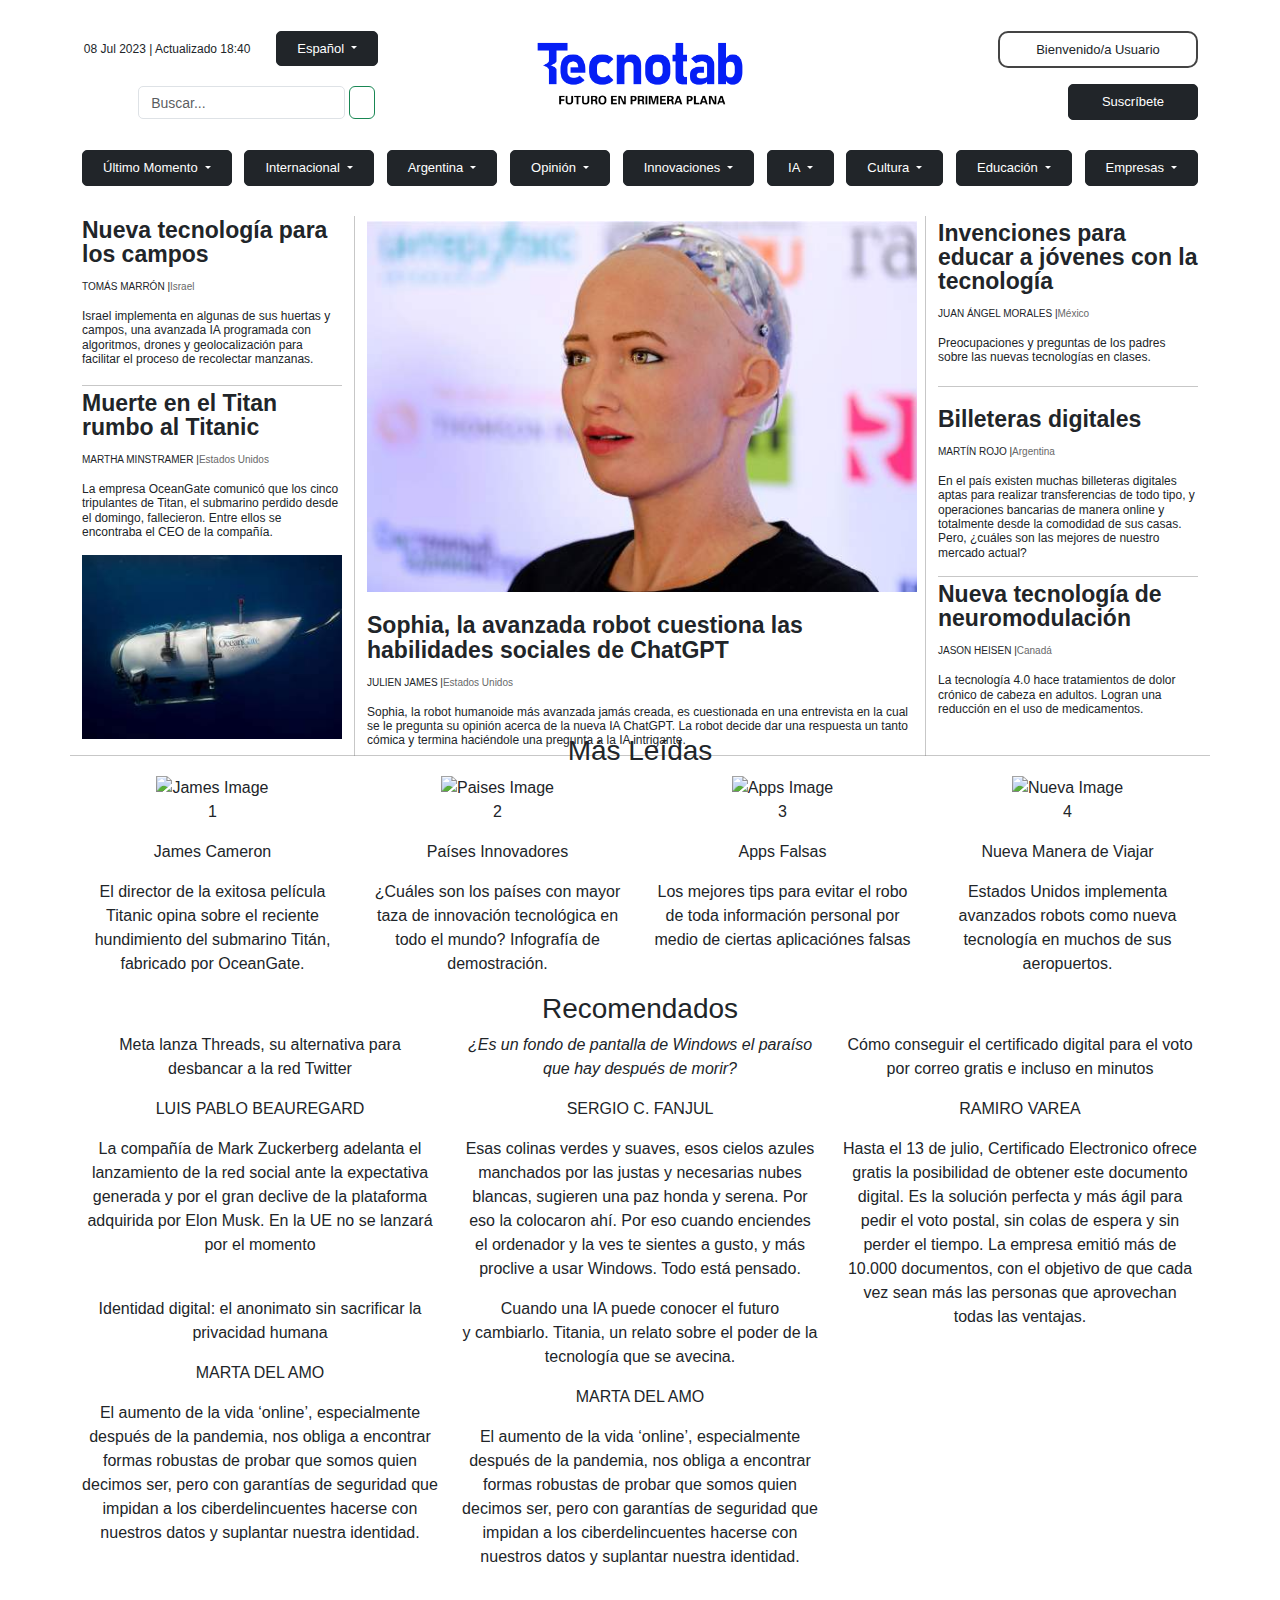
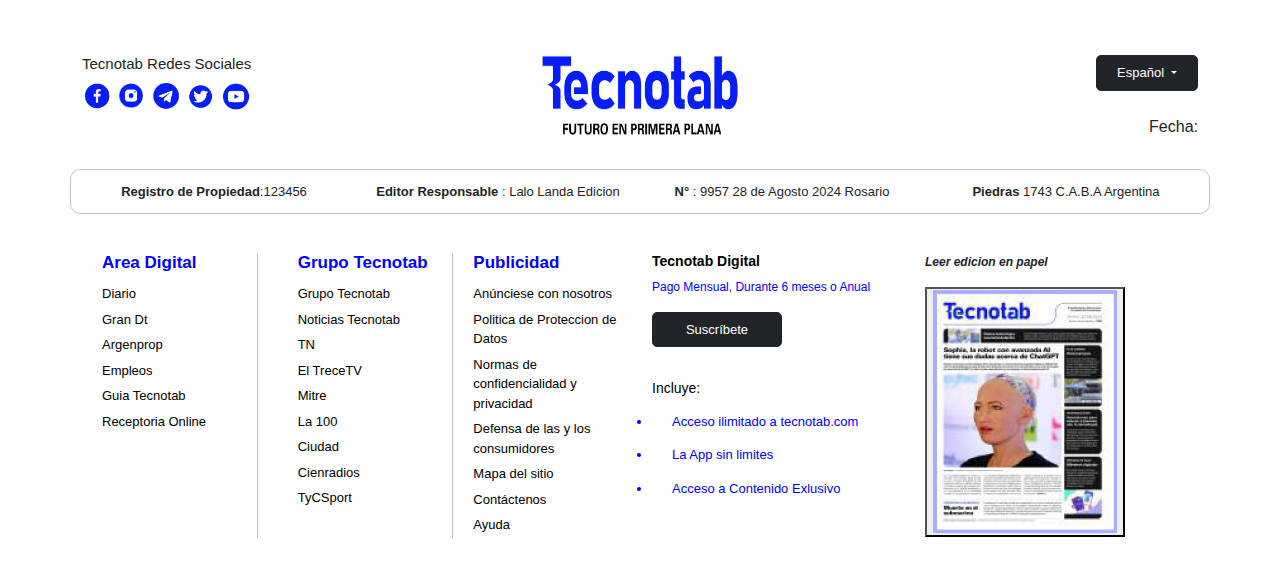
==== index.html @ 9f48aead "Acomodando parte dani - footer" ====
<!DOCTYPE html>
<html lang="es">
  <head>
    <meta charset="UTF-8" />
    <meta name="viewport" content="width=device-width, initial-scale=1.0" />
    <title>Tecnotab</title>
    <link
      href="https://cdn.jsdelivr.net/npm/bootstrap@5.3.3/dist/css/bootstrap.min.css"
      rel="stylesheet"
      integrity="sha384-QWTKZyjpPEjISv5WaRU9OFeRpok6YctnYmDr5pNlyT2bRjXh0JMhjY6hW+ALEwIH"
      crossorigin="anonymous"
    />
    <link rel="stylesheet" href="./assets/styles/styles.css" />
    <link rel="stylesheet" href="./assets/styles/milton.css" />
    <link rel="stylesheet" href="./assets/styles/dani.css" />

    <link
      rel="stylesheet"
      href="https://cdnjs.cloudflare.com/ajax/libs/font-awesome/6.6.0/css/all.min.css"
      integrity="sha512-Kc323vGBEqzTmouAECnVceyQqyqdsSiqLQISBL29aUW4U/M7pSPA/gEUZQqv1cwx4OnYxTxve5UMg5GT6L4JJg=="
      crossorigin="anonymous"
      referrerpolicy="no-referrer"
    />
  </head>
  <body>
    <header>
      <div class="container text-center">
        <div class="row contenedornav align-items-center">
          <div id="text-idioma" class="col coluno">
            <div id="text-drop" class="row">
              <div class="container-date col-8">
                <p class="text-date">08 Jul 2023 | Actualizado 18:40</p>
              </div>
              <div class="dropdown col-4">
                <button
                  id="boton-idioma"
                  class="btn btn-dark dropdown-toggle"
                  type="button"
                  data-bs-toggle="dropdown"
                  aria-expanded="false"
                >
                  <i class="fa-solid fa-language"></i> Español
                </button>
                <ul class="dropdown-menu dropdown-menu-dark">
                  <li><a class="dropdown-item active" href="#">Español</a></li>
                  <li><a class="dropdown-item" href="#">Inglés</a></li>
                  <li><a class="dropdown-item" href="#">Portugués</a></li>
                  <li><a class="dropdown-item" href="#">Francés</a></li>
                  <li><a class="dropdown-item" href="#">Italiano</a></li>
                </ul>
              </div>
            </div>
            <div id="container-search" class="row">
              <form class="d-flex" role="search">
                <input
                  id="input-search"
                  class="form-control me-1"
                  type="search"
                  placeholder="Buscar..."
                  aria-label="Search"
                />
                <button
                  id="button-search"
                  class="btn btn-outline-success"
                  type="submit"
                >
                  <i class="fa-solid fa-magnifying-glass"></i>
                </button>
              </form>
            </div>
          </div>
          <div class="col coldos">
            <img
              width="210"
              class="fotomarca"
              src="./assets/images/MARCA-DIARIO-05.png"
              alt="Tecnotab Logo"
            />
          </div>
          <div class="col coltres">
            <p class="bienvenida">Bienvenido/a Usuario</p>
            <a id="suscribete" class="btn btn-dark" href="#" role="button"
              ><i class="fa-solid fa-bell"></i> Suscríbete</a
            >
          </div>
        </div>
        <div id="barraSecciones">
          <div id="item-banner" class="dropdown">
            <button
              id="boton-idioma"
              class="btn btn-dark dropdown-toggle"
              type="button"
              data-bs-toggle="dropdown"
              aria-expanded="false"
            >
              Último Momento
            </button>
            <ul class="dropdown-menu dropdown-menu-dark">
              <li>
                <a class="dropdown-item active" href="#">Últimas Noticias</a>
              </li>
              <li><a class="dropdown-item" href="#">Lo más visto</a></li>
              <li><a class="dropdown-item" href="#">Actualidad</a></li>
              <li><a class="dropdown-item" href="#">Recomendado</a></li>
              <li><a class="dropdown-item" href="#">Multimedia</a></li>
              <li><a class="dropdown-item" href="#">Buscador</a></li>
              <li><a class="dropdown-item" href="#">Edición Impresa</a></li>
            </ul>
          </div>
          <div id="item-banner" class="dropdown">
            <button
              id="boton-idioma"
              class="btn btn-dark dropdown-toggle"
              type="button"
              data-bs-toggle="dropdown"
              aria-expanded="false"
            >
              Internacional
            </button>
            <ul class="dropdown-menu dropdown-menu-dark">
              <li>
                <a class="dropdown-item active" href="#">Últimas Noticias</a>
              </li>
              <li><a class="dropdown-item" href="#">Lo más visto</a></li>
              <li><a class="dropdown-item" href="#">Actualidad</a></li>
              <li><a class="dropdown-item" href="#">Recomendado</a></li>
              <li><a class="dropdown-item" href="#">Multimedia</a></li>
              <li><a class="dropdown-item" href="#">Buscador</a></li>
              <li><a class="dropdown-item" href="#">Edición Impresa</a></li>
            </ul>
          </div>
          <div id="item-banner" class="dropdown">
            <button
              id="boton-idioma"
              class="btn btn-dark dropdown-toggle"
              type="button"
              data-bs-toggle="dropdown"
              aria-expanded="false"
            >
              Argentina
            </button>
            <ul class="dropdown-menu dropdown-menu-dark">
              <li>
                <a class="dropdown-item active" href="#">Últimas Noticias</a>
              </li>
              <li><a class="dropdown-item" href="#">Lo más visto</a></li>
              <li><a class="dropdown-item" href="#">Actualidad</a></li>
              <li><a class="dropdown-item" href="#">Recomendado</a></li>
              <li><a class="dropdown-item" href="#">Multimedia</a></li>
              <li><a class="dropdown-item" href="#">Buscador</a></li>
              <li><a class="dropdown-item" href="#">Edición Impresa</a></li>
            </ul>
          </div>
          <div id="item-banner" class="dropdown">
            <button
              id="boton-idioma"
              class="btn btn-dark dropdown-toggle"
              type="button"
              data-bs-toggle="dropdown"
              aria-expanded="false"
            >
              Opinión
            </button>
            <ul class="dropdown-menu dropdown-menu-dark">
              <li>
                <a class="dropdown-item active" href="#">Últimas Noticias</a>
              </li>
              <li><a class="dropdown-item" href="#">Lo más visto</a></li>
              <li><a class="dropdown-item" href="#">Actualidad</a></li>
              <li><a class="dropdown-item" href="#">Recomendado</a></li>
              <li><a class="dropdown-item" href="#">Multimedia</a></li>
              <li><a class="dropdown-item" href="#">Buscador</a></li>
              <li><a class="dropdown-item" href="#">Edición Impresa</a></li>
            </ul>
          </div>
          <div id="item-banner" class="dropdown">
            <button
              id="boton-idioma"
              class="btn btn-dark dropdown-toggle"
              type="button"
              data-bs-toggle="dropdown"
              aria-expanded="false"
            >
              Innovaciones
            </button>
            <ul class="dropdown-menu dropdown-menu-dark">
              <li>
                <a class="dropdown-item active" href="#">Últimas Noticias</a>
              </li>
              <li><a class="dropdown-item" href="#">Lo más visto</a></li>
              <li><a class="dropdown-item" href="#">Actualidad</a></li>
              <li><a class="dropdown-item" href="#">Recomendado</a></li>
              <li><a class="dropdown-item" href="#">Multimedia</a></li>
              <li><a class="dropdown-item" href="#">Buscador</a></li>
              <li><a class="dropdown-item" href="#">Edición Impresa</a></li>
            </ul>
          </div>
          <div id="item-banner" class="dropdown">
            <button
              id="boton-idioma"
              class="btn btn-dark dropdown-toggle"
              type="button"
              data-bs-toggle="dropdown"
              aria-expanded="false"
            >
              IA
            </button>
            <ul class="dropdown-menu dropdown-menu-dark">
              <li>
                <a class="dropdown-item active" href="#">Últimas Noticias</a>
              </li>
              <li><a class="dropdown-item" href="#">Lo más visto</a></li>
              <li><a class="dropdown-item" href="#">Actualidad</a></li>
              <li><a class="dropdown-item" href="#">Recomendado</a></li>
              <li><a class="dropdown-item" href="#">Multimedia</a></li>
              <li><a class="dropdown-item" href="#">Buscador</a></li>
              <li><a class="dropdown-item" href="#">Edición Impresa</a></li>
            </ul>
          </div>
          <div id="item-banner" class="dropdown">
            <button
              id="boton-idioma"
              class="btn btn-dark dropdown-toggle"
              type="button"
              data-bs-toggle="dropdown"
              aria-expanded="false"
            >
              Cultura
            </button>
            <ul class="dropdown-menu dropdown-menu-dark">
              <li>
                <a class="dropdown-item active" href="#">Últimas Noticias</a>
              </li>
              <li><a class="dropdown-item" href="#">Lo más visto</a></li>
              <li><a class="dropdown-item" href="#">Actualidad</a></li>
              <li><a class="dropdown-item" href="#">Recomendado</a></li>
              <li><a class="dropdown-item" href="#">Multimedia</a></li>
              <li><a class="dropdown-item" href="#">Buscador</a></li>
              <li><a class="dropdown-item" href="#">Edición Impresa</a></li>
            </ul>
          </div>
          <div id="item-banner" class="dropdown">
            <button
              id="boton-idioma"
              class="btn btn-dark dropdown-toggle"
              type="button"
              data-bs-toggle="dropdown"
              aria-expanded="false"
            >
              Educación
            </button>
            <ul class="dropdown-menu dropdown-menu-dark">
              <li>
                <a class="dropdown-item active" href="#">Últimas Noticias</a>
              </li>
              <li><a class="dropdown-item" href="#">Lo más visto</a></li>
              <li><a class="dropdown-item" href="#">Actualidad</a></li>
              <li><a class="dropdown-item" href="#">Recomendado</a></li>
              <li><a class="dropdown-item" href="#">Multimedia</a></li>
              <li><a class="dropdown-item" href="#">Buscador</a></li>
              <li><a class="dropdown-item" href="#">Edición Impresa</a></li>
            </ul>
          </div>
          <div id="item-banner" class="dropdown">
            <button
              id="boton-idioma"
              class="btn btn-dark dropdown-toggle"
              type="button"
              data-bs-toggle="dropdown"
              aria-expanded="false"
            >
              Empresas
            </button>
            <ul class="dropdown-menu dropdown-menu-dark">
              <li>
                <a class="dropdown-item active" href="#">Últimas Noticias</a>
              </li>
              <li><a class="dropdown-item" href="#">Lo más visto</a></li>
              <li><a class="dropdown-item" href="#">Actualidad</a></li>
              <li><a class="dropdown-item" href="#">Recomendado</a></li>
              <li><a class="dropdown-item" href="#">Multimedia</a></li>
              <li><a class="dropdown-item" href="#">Buscador</a></li>
              <li><a class="dropdown-item" href="#">Edición Impresa</a></li>
            </ul>
          </div>
        </div>
      </div>
    </header>
    <main>
      <section id="cajamain">
        <div class="container text-center">
          <div class="row row-cols-4" id="seccion-principales">
            <!-- Columna izquierda -->
            <div class="col-3" id="columna-1">
              <div class="fila">
                <h2>Nueva tecnología para los campos</h2>
                <div class="nombre-pais">
                  <p class="nombreEscritor">TOMÁS MARRÓN |</p>
                  <p class="paisEscritor">Israel</p>
                </div>
                <p class="textocorrido">
                  Israel implementa en algunas de sus huertas y campos, una
                  avanzada IA programada con algoritmos, drones y
                  geolocalización para facilitar el proceso de recolectar
                  manzanas.
                </p>
              </div>
              <div class="filaDos">
                <h2>Muerte en el Titan rumbo al Titanic</h2>
                <div class="nombre-pais">
                  <p class="nombreEscritor">MARTHA MINSTRAMER |</p>
                  <p class="paisEscritor">Estados Unidos</p>
                </div>
                <p class="textocorrido">
                  La empresa OceanGate comunicó que los cinco tripulantes de
                  Titan, el submarino perdido desde el domingo, fallecieron.
                  Entre ellos se encontraba el CEO de la compañía.
                </p>
                <img
                  width="260"
                  class="submarino-imagen"
                  src="./assets/images/submarino.png"
                  alt="Submarino"
                />
              </div>
            </div>
            <!-- Columna central -->
            <div class="col-6">
              <div class="filadoscentro">
                <img
                  width="550"
                  class="imagensophia"
                  src="./assets/images/sophia robot.png"
                  alt="Sophia Robot"
                />
                <h2 class="titulo-principal">
                  Sophia, la avanzada robot cuestiona las habilidades sociales
                  de ChatGPT
                </h2>
                <div class="nombre-pais">
                  <p class="nombreEscritor">JULIEN JAMES |</p>
                  <p class="paisEscritor">Estados Unidos</p>
                </div>
                <p class="textocorrido">
                  Sophia, la robot humanoide más avanzada jamás creada, es
                  cuestionada en una entrevista en la cual se le pregunta su
                  opinión acerca de la nueva IA ChatGPT. La robot decide dar una
                  respuesta un tanto cómica y termina haciéndole una pregunta a
                  la IA intrigante.
                </p>
              </div>
            </div>
            <!-- Columna derecha -->
            <div class="col-3" id="columna-3">
              <div class="columna-3-filaUno">
                <h2>Invenciones para educar a jóvenes con la tecnología</h2>
                <div class="nombre-pais">
                  <p class="nombreEscritor">JUAN ÁNGEL MORALES |</p>
                  <p class="paisEscritor">México</p>
                </div>
                <p class="textocorrido">
                  Preocupaciones y preguntas de los padres sobre las nuevas
                  tecnologías en clases.
                </p>
              </div>
              <div class="columna-3-filaDos">
                <h2>Billeteras digitales</h2>
                <div class="nombre-pais">
                  <p class="nombreEscritor">MARTÍN ROJO |</p>
                  <p class="paisEscritor">Argentina</p>
                </div>
                <p class="textocorrido">
                  En el país existen muchas billeteras digitales aptas para
                  realizar transferencias de todo tipo, y operaciones bancarias
                  de manera online y totalmente desde la comodidad de sus casas.
                  Pero, ¿cuáles son las mejores de nuestro mercado actual?
                </p>
              </div>
              <div class="columna-3-filaTres">
                <h2>Nueva tecnología de neuromodulación</h2>
                <div class="nombre-pais">
                  <p class="nombreEscritor">JASON HEISEN |</p>
                  <p class="paisEscritor">Canadá</p>
                </div>
                <p class="textocorrido">
                  La tecnología 4.0 hace tratamientos de dolor crónico de cabeza
                  en adultos. Logran una reducción en el uso de medicamentos.
                </p>
              </div>
            </div>
          </div>
        </div>
      </section>
      <section id="section2">
        <div class="container text-center mt-5">
          <div class="row recomendadas-container">
            <div class="col subrecomendadas-container">
              <h3 id="recomendadas" class="h3-text">
                <i class="fa-solid fa-book-open"></i> Más Leídas
              </h3>
            </div>
          </div>
          <div class="row grid1-container">
            <div class="grid1-subcontainer col">
              <div class="row">
                <div class="james col">
                  <div class="james-subcontainer">
                    <div class="james-img">
                      <div class="james-sub-img">
                        <img
                          src="./assets/images/foto-sophia-06.jpg"
                          alt="James Image"
                          class="james-img-container"
                        />
                      </div>
                      <p class="number">1</p>
                    </div>
                    <div class="james-tittle-container">
                      <div class="james-subtittle-container">
                        <p class="james-tittle-text">James Cameron</p>
                      </div>
                    </div>
                    <div class="james-description-container">
                      <div class="james-subdescription-container">
                        <p class="james-description">
                          El director de la exitosa película Titanic opina sobre
                          el reciente hundimiento del submarino Titán, fabricado
                          por OceanGate.
                        </p>
                      </div>
                    </div>
                  </div>
                </div>
                <div class="paises col">
                  <div class="paises-subcontainer">
                    <div class="paises-img">
                      <div class="paises-sub-img">
                        <img
                          src="./assets/images/foto-sophia-06.jpg"
                          alt="Paises Image"
                          class="paises-img-container"
                        />
                      </div>
                      <p class="number">2</p>
                    </div>
                    <div class="paises-tittle-container">
                      <div class="paises-subtittle-container">
                        <p class="paises-tittle-text">Países Innovadores</p>
                      </div>
                    </div>
                    <div class="paises-description-container">
                      <div class="paises-subdescription-container">
                        <p class="paises-description">
                          ¿Cuáles son los países con mayor taza de innovación
                          tecnológica en todo el mundo? Infografía de
                          demostración.
                        </p>
                      </div>
                    </div>
                  </div>
                </div>
                <div class="apps col">
                  <div class="apps-subcontainer">
                    <div class="apps-img">
                      <div class="apps-sub-img">
                        <img
                          src="./assets/images/foto-sophia-06.jpg"
                          alt="Apps Image"
                          class="apps-img-container"
                        />
                      </div>
                      <p class="number">3</p>
                    </div>
                    <div class="apps-tittle-container">
                      <div class="apps-subtittle-container">
                        <p class="apps-tittle-text">Apps Falsas</p>
                      </div>
                    </div>
                    <div class="apps-description-container">
                      <div class="apps-subdescription-container">
                        <p class="apps-description">
                          Los mejores tips para evitar el robo de toda
                          información personal por medio de ciertas aplicaciónes
                          falsas
                        </p>
                      </div>
                    </div>
                  </div>
                </div>
                <div class="nueva col">
                  <div class="nueva-subcontainer">
                    <div class="nueva-img">
                      <div class="nueva-sub-img">
                        <img
                          src="./assets/images/foto-sophia-06.jpg"
                          alt="Nueva Image"
                          class="nueva-img-container"
                        />
                      </div>
                      <p class="number">4</p>
                    </div>
                    <div class="nueva-tittle-container">
                      <div class="nueva-subtittle-container">
                        <p class="nueva-tittle-text">Nueva Manera de Viajar</p>
                      </div>
                    </div>
                    <div class="nueva-description-container">
                      <div class="nueva-subdescription-container">
                        <p class="nueva-description">
                          Estados Unidos implementa avanzados robots como nueva
                          tecnología en muchos de sus aeropuertos.
                        </p>
                      </div>
                    </div>
                  </div>
                </div>
              </div>
            </div>
          </div>
        </div>
        <div class="container text-center">
          <div class="row recomendadas-container">
            <div class="col subrecomendadas-container">
              <h3 id="recomendadas" class="h3-text">
                <i class="fa-regular fa-thumbs-up"></i> Recomendados
              </h3>
            </div>
          </div>
          <div class="row grid2-container">
            <div class="col">
              <div class="row">
                <div class="meta col">
                  <div class="sub-meta">
                    <div class="meta-title-container">
                      <div class="meta-title-subcontainer">
                        <p class="meta-title">
                          Meta lanza Threads, su alternativa para desbancar a la
                          red Twitter
                        </p>
                      </div>
                    </div>
                    <div class="meta-subtitle-container">
                      <p class="meta-subtitle">LUIS PABLO BEAUREGARD</p>
                    </div>
                    <div class="meta-description-container">
                      <div class="meta-description-subcontainer">
                        <p class="meta-description">
                          La compañía de Mark Zuckerberg adelanta el lanzamiento
                          de la red social ante la expectativa generada y por el
                          gran declive de la plataforma adquirida por Elon Musk.
                          En la UE no se lanzará por el momento
                        </p>
                      </div>
                    </div>
                  </div>
                </div>
                <div class="fondo col">
                  <div class="sub-fondo">
                    <div class="fondo-title-container">
                      <div class="fondo-title-subcontainer">
                        <p class="fondo-title fst-italic">
                          ¿Es un fondo de pantalla de Windows el paraíso que hay
                          después de morir?
                        </p>
                      </div>
                    </div>
                    <div class="fondo-subtitle-container">
                      <p class="fondo-subtitle">SERGIO C. FANJUL</p>
                    </div>
                    <div class="fondo-description-container">
                      <div class="fondo-description-subcontainer">
                        <p class="fondo-description">
                          Esas colinas verdes y suaves, esos cielos azules
                          manchados por las justas y necesarias nubes blancas,
                          sugieren una paz honda y serena. Por eso la colocaron
                          ahí. Por eso cuando enciendes el ordenador y la ves te
                          sientes a gusto, y más proclive a usar Windows. Todo
                          está pensado.
                        </p>
                      </div>
                    </div>
                  </div>
                </div>
              </div>
              <div class="row">
                <div class="indentidad col">
                  <div class="sub-indentidad">
                    <div class="indentidad-title-container">
                      <div class="indentidad-title-subcontainer">
                        <p class="indentidad-title">
                          Identidad digital: el anonimato sin sacrificar la
                          privacidad humana
                        </p>
                      </div>
                    </div>
                    <div class="indentidad-subtitle-container">
                      <p class="indentidad-subtitle">MARTA DEL AMO</p>
                    </div>
                    <div class="indentidad-description-container">
                      <div class="indentidad-description-subcontainer">
                        <p class="indentidad-description">
                          El aumento de la vida ‘online’, especialmente después
                          de la pandemia, nos obliga a encontrar formas robustas
                          de probar que somos quien decimos ser, pero con
                          garantías de seguridad que impidan a los
                          ciberdelincuentes hacerse con nuestros datos y
                          suplantar nuestra identidad.
                        </p>
                      </div>
                    </div>
                  </div>
                </div>
                <div class="cuando col">
                  <div class="sub-cuando">
                    <div class="cuando-title-container">
                      <div class="cuando-title-subcontainer">
                        <p class="cuando-title">
                          Cuando una IA puede conocer el futuro <br />y
                          cambiarlo. Titania, un relato sobre el poder de la
                          tecnología que se avecina.
                        </p>
                      </div>
                    </div>
                    <div class="cuando-subtitle-container">
                      <p class="cuando-subtitle">MARTA DEL AMO</p>
                    </div>
                    <div class="cuando-description-container">
                      <div class="cuando-description-subcontainer">
                        <p class="cuando-description">
                          El aumento de la vida ‘online’, especialmente después
                          de la pandemia, nos obliga a encontrar formas robustas
                          de probar que somos quien decimos ser, pero con
                          garantías de seguridad que impidan a los
                          ciberdelincuentes hacerse con nuestros datos y
                          suplantar nuestra identidad.
                        </p>
                      </div>
                    </div>
                  </div>
                </div>
              </div>
            </div>
            <div class="bloque-vertical col-4">
              <div class="como col">
                <div class="sub-como">
                  <div class="como-title-container">
                    <div class="como-title-subcontainer">
                      <p class="como-title">
                        Cómo conseguir el certificado digital para el voto por
                        correo gratis e incluso en minutos
                      </p>
                    </div>
                  </div>
                  <div class="como-subtitle-container">
                    <p class="como-subtitle">RAMIRO VAREA</p>
                  </div>
                  <div class="como-description-container">
                    <div class="como-description-subcontainer">
                      <p class="como-description">
                        Hasta el 13 de julio, Certificado Electronico ofrece
                        gratis la posibilidad de obtener este documento digital.
                        Es la solución perfecta y más ágil para pedir el voto
                        postal, sin colas de espera y sin perder el tiempo. La
                        empresa emitió más de 10.000 documentos, con el objetivo
                        de que cada vez sean más las personas que aprovechan
                        todas las ventajas.
                      </p>
                    </div>
                  </div>
                  <div class="como-img-container">
                    <div class="como-img-subcontainer">
                      <img
                        class="img-como"
                        src="./assets/images/foto-sophia-06.jpg"
                        alt=""
                      />
                    </div>
                  </div>
                </div>
              </div>
            </div>
          </div>
        </div>
      </section>
    </main>
    <footer>
      <div class="container mb-5">
        <div class="row" id="Superior">
          <div class="col">
            <h3 class="tecnotab-redes">Tecnotab Redes Sociales</h3>
            <img width="30" src="./assets/images/logo Face.png" />
            <img width="30" src="./assets/images/logo Insta.png" />
            <img width="30" src="./assets/images/logo tel.png" />
            <img width="30" src="./assets/images/logo Tuit.png" />
            <img width="30" src="./assets/images/logo you.png" />
          </div>
          <div class="col" id="marca">
            <img width="200" src="./assets/images/MARCA-DIARIO-05.png" />
          </div>
          <div class="col text-end" id="container-espanol">
            <div class="dropdown col-4">
              <button
                id="boton-idioma"
                class="btn btn-dark dropdown-toggle"
                type="button"
                data-bs-toggle="dropdown"
                aria-expanded="false"
              >
                <i class="fa-solid fa-language"></i> Español
              </button>
              <ul class="dropdown-menu dropdown-menu-dark">
                <li><a class="dropdown-item active" href="#">Español</a></li>
                <li><a class="dropdown-item" href="#">Inglés</a></li>
                <li><a class="dropdown-item" href="#">Portugués</a></li>
                <li><a class="dropdown-item" href="#">Francés</a></li>
                <li><a class="dropdown-item" href="#">Italiano</a></li>
              </ul>
            </div>
            <br />
            Fecha:
          </div>
        </div>
        <div class="row">
          <div class="col-12 text-center" id="editor">
            <div class="col-12" id="edit">
              <div class="col">
                <p class="registro">
                  <strong>Registro de Propiedad</strong>:123456
                </p>
              </div>
              <div class="col">
                <p class="editor-responsable">
                  <strong>Editor Responsable</strong> : Lalo Landa Edicion
                </p>
              </div>
              <div class="col">
                <p class="numero">
                  <strong> N° </strong> : 9957 28 de Agosto 2024 Rosario
                </p>
              </div>
              <div class="col">
                <p class="piedras">
                  <strong> Piedras </strong> 1743 C.A.B.A Argentina
                </p>
              </div>
            </div>
          </div>
        </div>
        <div class="row mt-4">
          <div class="col-6">
            <div class="col" id="area">
              <h5 class="area-digital"><strong>Area Digital</strong></h5>
              <a href="https://www.google.com.ar">Diario</a>
              <a href="https://www.google.com.ar">Gran Dt</a>
              <a href="https://www.google.com.ar">Argenprop</a>
              <a href="https://www.google.com.ar">Empleos</a>
              <a href="https://www.google.com.ar">Guia Tecnotab</a>
              <a href="https://www.google.com.ar">Receptoria Online</a>
            </div>

            <div class="col" id="Grupo">
              <h5 class="grupo-tecno"><strong>Grupo Tecnotab</strong></h5>
              <a href="https://www.google.com.ar">Grupo Tecnotab</a>
              <a href="https://www.google.com.ar">Noticias Tecnotab</a>
              <a href="https://www.google.com.ar">TN</a>
              <a href="https://www.google.com.ar">El TreceTV</a>
              <a href="https://www.google.com.ar">Mitre</a>
              <a href="https://www.google.com.ar">La 100</a>
              <a href="https://www.google.com.ar">Ciudad</a>
              <a href="https://www.google.com.ar">Cienradios</a>
              <a href="https://www.google.com.ar">TyCSport</a>
            </div>

            <div class="col" id="Publicidad">
              <h5 class="publicidad"><strong>Publicidad</strong></h5>
              <a href="http.www.google.com.ar">Anúnciese con nosotros</a>
              <a href="http.www.google.com.ar"
                >Politica de Proteccion de Datos</a
              >
              <a href="http.www.google.com.ar"
                >Normas de confidencialidad y privacidad</a
              >
              <a href="http.www.google.com.ar"
                >Defensa de las y los consumidores</a
              >
              <a href="http.www.google.com.ar">Mapa del sitio</a>
              <a href="http.www.google.com.ar">Contáctenos</a>
              <a href="http.www.google.com.ar">Ayuda</a>
            </div>
          </div>

          <div class="col-6" id="dos">
            <div class="col-6" id="pub">
              <div>
                <h6 class="h6-tecnotab"><strong>Tecnotab Digital</strong></h6>

                <p class="pago-mensual">
                  Pago Mensual, Durante 6 meses o Anual
                </p>
                <a id="suscribete" class="btn btn-dark" href="#" role="button"
                  ><i class="fa-solid fa-bell"></i> Suscríbete</a
                >
              </div>

              <div>
                <h6 class="h6-tecnotab">Incluye:</h6>
                <li>Acceso ilimitado a tecnotab.com</li>
                <li>La App sin limites</li>
                <li>Acceso a Contenido Exlusivo</li>
              </div>
            </div>

            <div class="col-6" id="mini">
              <p class="leer-edicion"><strong>Leer edicion en papel</strong></p>
              <button type="button" id="minibutt">
                <img id="marcamini" src="./assets/images/MiniDiario.png" />
              </button>
            </div>
          </div>
        </div>
      </div>
    </footer>
    <script
      src="https://cdn.jsdelivr.net/npm/bootstrap@5.3.3/dist/js/bootstrap.bundle.min.js"
      integrity="sha384-YvpcrYf0tY3lHB60NNkmXc5s9fDVZLESaAA55NDzOxhy9GkcIdslK1eN7N6jIeHz"
      crossorigin="anonymous"
    ></script>
  </body>
</html>
---- assets/styles/styles.css ----
.contenedornav {
  border: 0px solid red;
  height: 150px;
}
.coluno {
  border: 0px solid blue;
  margin-right: 5px;
}
.coldos {
  border: 0px solid blue;
  margin-right: 5px;
  margin-left: 5px;
}
.coltres {
  display: flex;
  justify-content: center;
  flex-direction: column;
  align-items: end;
  border: 0px solid blue;
  margin-left: 5px;
}
#inputbuscador {
  width: 120px;
  height: 30px;
  margin-left: 5px;
}
#lupa {
  color: solid #000000;
  height: 25px;
}
.lupaboton {
  border: none;
}
#suscribete {
  border-radius: 5px;
  font-size: 13px;
  padding: 7px 25px;
  width: 130px;
}
.bienvenida {
  width: 200px;
  font-size: 13px;
  border: 2px solid rgb(68, 68, 68);
  padding: 7px 17px 7px 17px;
  border-radius: 10px;
}
#menu {
  width: 10px;
  font-size: 31px;
  margin-right: 20px;
}
#cajamain {
  height: 500px;
}
.fila {
  display: flex;
  justify-content: center;
  flex-direction: column;
  height: 170px;
  content: "";
  border-bottom: 1px solid rgba(128, 128, 128, 0.438);
}
.filaDos {
  height: 410px;
  margin: 5px 0px 10px 0px;
  padding-top: 0px;
}

.columna-3-filaUno {
  margin: 5px 0px 20px 0px;
  padding-bottom: 5px;
  content: "";
  top: 1;
  right: 0;
  border-bottom: 1px solid rgba(128, 128, 128, 0.438);
  box-sizing: border-box;
}
.-filaDos {
  border: 0px solid blue;
  margin: 5px 0px 10px 0px;
  padding-bottom: 5px;
  content: "";
  top: 1;
  right: 0;
  border-bottom: 1px solid rgba(128, 128, 128, 0.438);
  box-sizing: border-box;
}
.columna-3-filaTres {
  border: 0px solid blue;
  margin: 5px 0px 0px 0px;
  padding-bottom: 5px;
}
.filadoscentro {
  margin: 5px 0px 10px 0px;
}
.divsubmarino {
  background: url(../images/submarino-07.jpg);
  background-size: cover;
  background-position: center;
}
h2 {
  font-family: "Univers LT Std", sans-serif, bold;
  font-weight: 800;
  line-height: 1.05;
  text-align: left;
  font-size: 23px;
  margin-bottom: 15px;
}
.textocorrido {
  font-family: "Univers LT Std", sans-serif;
  font-size: 12px;
  text-align: left;
  line-height: 1.2;
  font-weight: 500;
}
.nombreEscritor {
  font-family: "Univers LT Std", sans-serif;
  font-size: 10px;
  text-align: left;
  line-height: 1.2;
}
.paisEscritor {
  font-family: "Univers LT Std", sans-serif;
  font-size: 10px;
  text-align: left;
  line-height: 1.2;
  color: #696969;
}
#barraSecciones {
  display: flex;
  justify-content: space-between;
  align-items: center;
}
.secciones {
  margin: 20px;
  font-family: "Univers LT Std", sans-serif;
  font-size: 13px;
}
.nombre-pais {
  display: flex;
}
.titulo-principal {
  margin-top: 21px;
}
.titulo-noticia-6 {
  margin-top: 19px;
}
#columna-3 {
  content: "";
  top: 1;
  right: 0;
  height: 540px;
  border-left: 1px solid rgba(128, 128, 128, 0.438);
  box-sizing: border-box;
}
#columna-1 {
  content: "";
  top: 1;
  right: 0;
  height: 540px;
  border-right: 1px solid rgba(128, 128, 128, 0.438);
  box-sizing: border-box;
}
#seccion-principales {
  padding-top: 30px;
  content: "";
  top: 1;
  right: 0;
  height: 570px;
  border-bottom: 1px solid rgba(128, 128, 128, 0.438);
  box-sizing: border-box;
}
/*-------------------------------------------------------------*/
#boton-idioma,
li {
  border-radius: 5px;
  font-size: 13px;
  padding: 7px 20px;
}
#item-banner {
  padding: 0;
}
#text-idioma {
  display: flex;
  flex-direction: column;
  justify-content: center;
  align-items: center;
}
.container-date {
  display: flex;
  flex-direction: column;
  justify-content: center;
  font-size: 12px;
}
.text-date {
  margin: 0;
}
#text-drop {
  margin-right: 70px;
  margin-bottom: 20px;
}
.form-control {
  font-size: 14px;
}
#input-search {
  height: 33px;
  border-radius: 5px;
}
#button-search {
  font-size: 14px;
  height: 33px;
}
.columna-3-filaDos {
  border-bottom: 1px solid rgba(128, 128, 128, 0.438);
}
---- assets/styles/dani.css ----
* {
  font-family: "Univers LT Std", sans-serif, bold;
}
#editor {
  display: flex;
  border: 1px solid rgba(128, 128, 128, 0.459);
  border-radius: 10px;
  justify-content: center;
  padding: 1px;
  margin: auto;
  text-align: center;
  height: 45px;
}

#edit {
  display: flex;
  justify-content: center;
  align-items: center;
}
.col-6 {
  display: flex;
}

.cold-4 {
  display: grid;
}

#dos {
  display: flex;
}

#mini {
  margin-top: 15px;
  display: grid;
}

#pub {
  margin-top: 15px;
  display: grid;
  color: blue;
}
#Grupo,
#area {
  border-right: 1px solid rgba(128, 128, 128, 0.459);
  margin-right: 20px;
  margin-left: 20px;
  justify-content: space-between;
}

#area a {
  display: grid;
  text-decoration: none;
  color: black;
}

#Grupo a {
  display: grid;
  text-decoration: none;
  color: black;
}

#Publicidad a {
  display: grid;
  text-decoration: none;
  color: black;
  justify-content: space-between;
}

#area a:hover {
  color: blue;
  text-decoration: underline;
}

#Grupo a:hover {
  color: blue;
  text-decoration: underline;
}

#Publicidad a:hover {
  color: blue;
  text-decoration: underline;
}
h6 {
  color: black;
}
#area,
#Grupo,
#Publicidad h5 {
  margin-top: 15px;
  color: blue;
}

.pie {
  margin-top: 50px;
  text-align: center;
}

#marcamini {
  width: 100%;
  height: 100%;
}

#minibutt {
  margin-bottom: auto;
  /* margin: auto;*/
  display: inline-block;
  height: 250px;
  width: 200px;
  text-align: left;
}

#contact {
  width: 15%;
  height: 15%;
  display: flex;
}

#Superior {
  margin-top: 70px;
  margin-bottom: 30px;
}
#marca {
  display: flex;
  justify-content: center;
}
.tecnotab-redes {
  font-size: 15px;
}
.piedras,
.numero,
.editor-responsable,
.registro {
  font-size: 13px;
  margin: 0;
  padding: 0;
}
.publicidad,
.grupo-tecno,
.area-digital {
  font-size: 17px;
}
a {
  font-size: 13px;
  padding: 3px 0px;
}
.h6-tecnotab {
  font-size: 14px;
}
.pago-mensual {
  font-size: 12px;
}
.leer-edicion {
  font-size: 12px;
  font-style: oblique;
}
#container-espanol {
  display: flex;
  justify-content: center;
  flex-direction: column;
  align-items: flex-end;
}
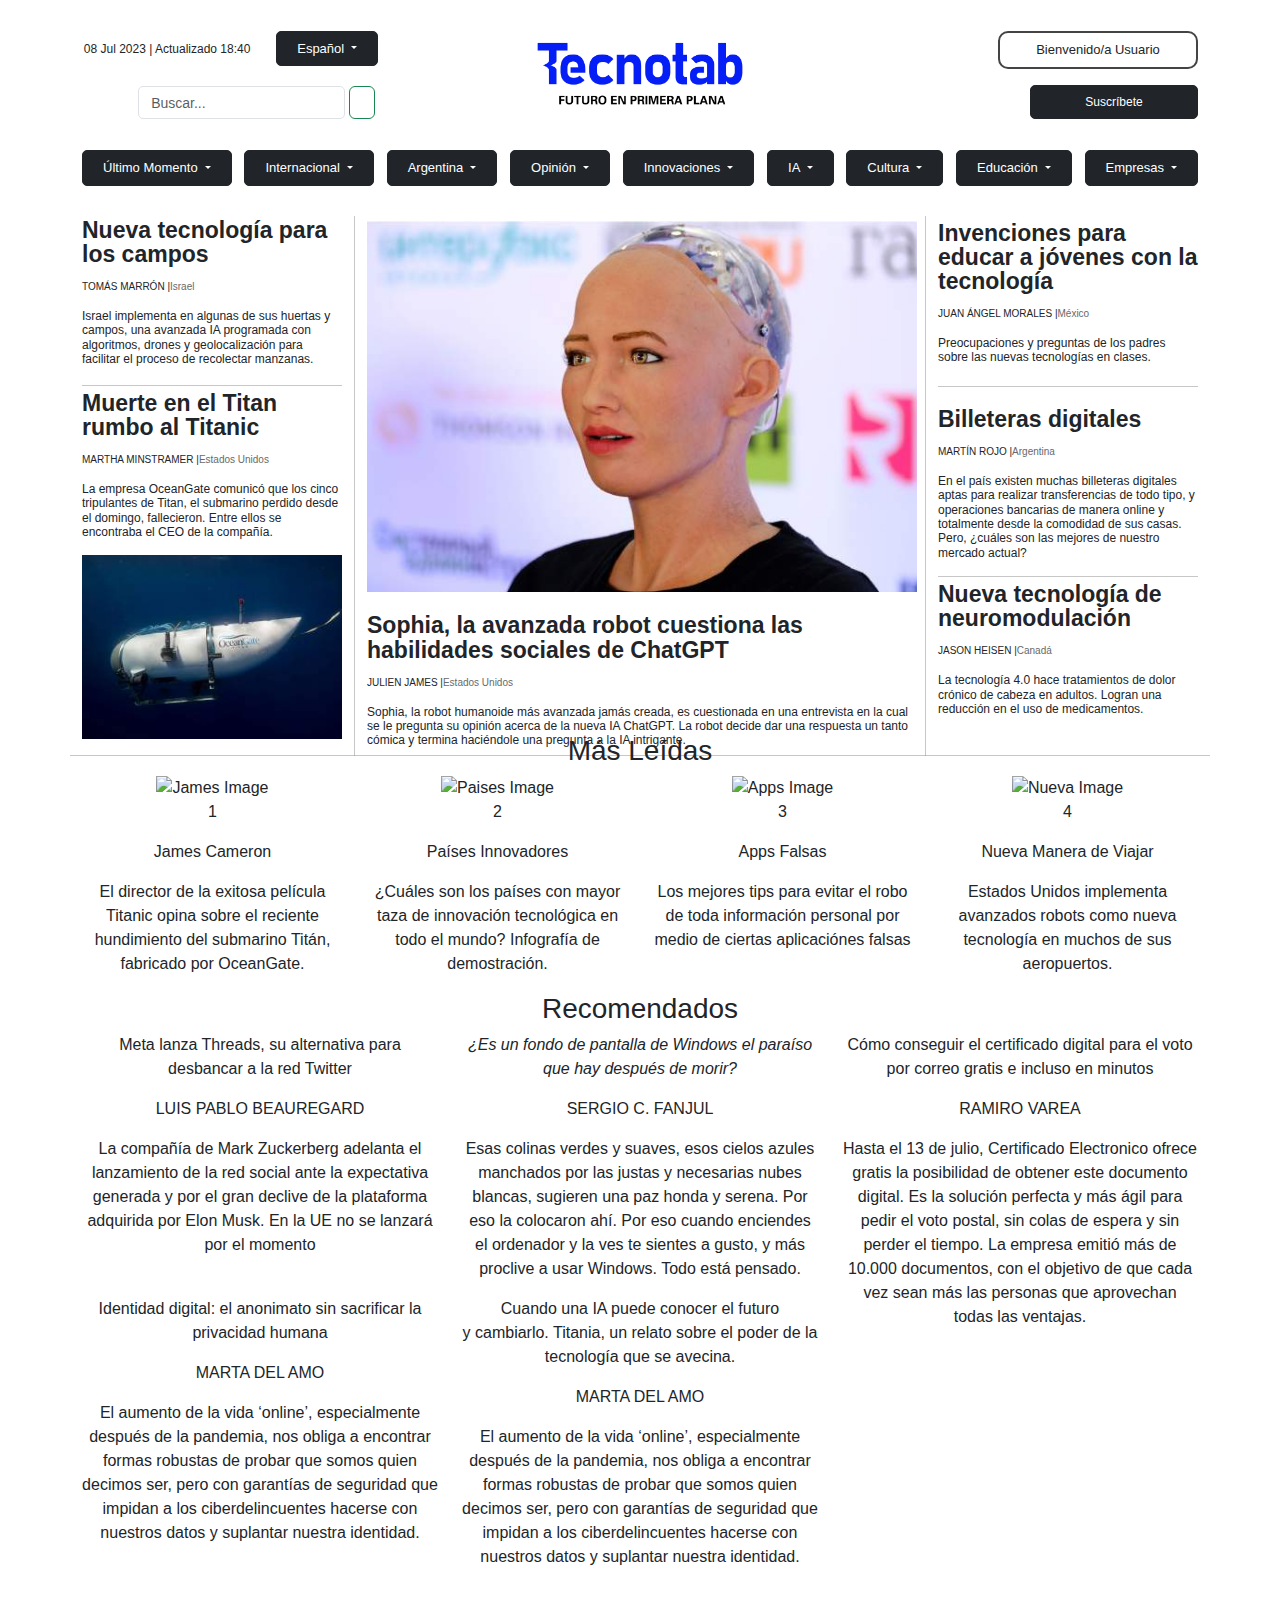
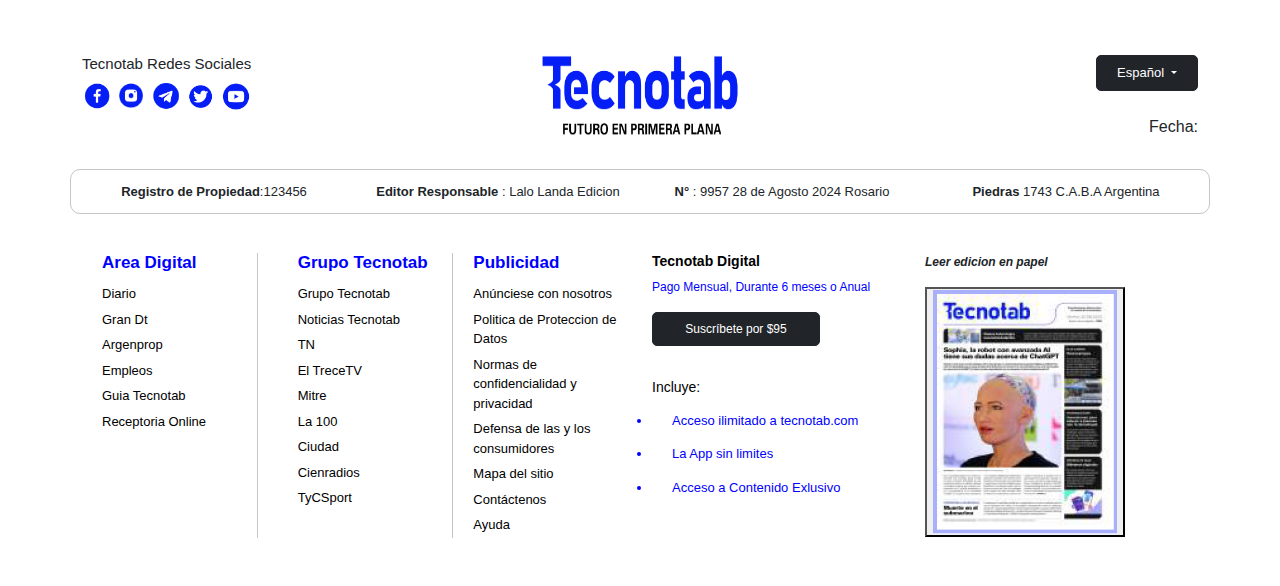
==== commit 7b29025b: "Creación formulario suscripción completo" ====
--- a/index.html
+++ b/index.html
@@ -3,7 +3,7 @@
   <head>
     <meta charset="UTF-8" />
     <meta name="viewport" content="width=device-width, initial-scale=1.0" />
-    <title>Tecnotab</title>
+    <title>Proyecto Grupal - Tecnotab</title>
     <link
       href="https://cdn.jsdelivr.net/npm/bootstrap@5.3.3/dist/css/bootstrap.min.css"
       rel="stylesheet"
@@ -13,7 +13,6 @@
     <link rel="stylesheet" href="./assets/styles/styles.css" />
     <link rel="stylesheet" href="./assets/styles/milton.css" />
     <link rel="stylesheet" href="./assets/styles/dani.css" />
-
     <link
       rel="stylesheet"
       href="https://cdnjs.cloudflare.com/ajax/libs/font-awesome/6.6.0/css/all.min.css"
@@ -79,9 +78,206 @@
           </div>
           <div class="col coltres">
             <p class="bienvenida">Bienvenido/a Usuario</p>
-            <a id="suscribete" class="btn btn-dark" href="#" role="button"
-              ><i class="fa-solid fa-bell"></i> Suscríbete</a
+            <a
+              id="suscribete"
+              class="btn btn-dark"
+              href="#"
+              role="button"
+              data-bs-toggle="modal"
+              data-bs-target="#subscriptionModal"
             >
+              <i class="fa-solid fa-bell"></i> Suscríbete
+            </a>
+          </div>
+        </div>
+        <div
+          class="modal fade"
+          id="subscriptionModal"
+          tabindex="-1"
+          aria-labelledby="subscriptionModalLabel"
+          aria-hidden="true"
+        >
+          <div class="modal-dialog modal-dialog-centered">
+            <div class="modal-content">
+              <div class="modal-header">
+                <h5 class="modal-title" id="subscriptionModalLabel">
+                  <i class="fa-solid fa-thumbs-up"></i> Suscripción
+                </h5>
+                <button
+                  type="button"
+                  class="btn-close"
+                  data-bs-dismiss="modal"
+                  aria-label="Close"
+                ></button>
+              </div>
+              <div class="modal-body">
+                <form id="subscriptionForm">
+                  <div class="mb-3 row">
+                    <label
+                      id="label-text"
+                      for="name"
+                      class="col-sm-4 col-form-label small"
+                      ><i class="fa-solid fa-signature"></i> Nombre</label
+                    >
+                    <div class="col-sm-8">
+                      <input
+                        type="text"
+                        class="form-control"
+                        id="name"
+                        required
+                      />
+                    </div>
+                  </div>
+                  <div class="mb-3 row">
+                    <label
+                      id="label-text"
+                      for="email"
+                      class="col-sm-4 col-form-label small"
+                      ><i class="fa-solid fa-envelope"></i> Correo
+                    </label>
+                    <div class="col-sm-8">
+                      <input
+                        type="email"
+                        class="form-control"
+                        id="email"
+                        required
+                      />
+                    </div>
+                  </div>
+                  <div class="mb-3 row">
+                    <label
+                      id="label-text"
+                      for="birthdate"
+                      class="col-sm-4 col-form-label small"
+                      ><i class="fa-solid fa-cake-candles"></i>
+                      Nacimiento</label
+                    >
+                    <div class="col-sm-8">
+                      <input
+                        type="date"
+                        class="form-control"
+                        id="birthdate"
+                        required
+                      />
+                    </div>
+                  </div>
+                  <div class="mb-3 row">
+                    <label
+                      id="label-text"
+                      for="gender"
+                      class="col-sm-4 col-form-label small"
+                      ><i class="fa-solid fa-user"></i> Género</label
+                    >
+                    <div class="col-sm-8">
+                      <select class="form-control" id="gender" required>
+                        <option value="">Seleccionar</option>
+                        <option value="masculino">Masculino</option>
+                        <option value="femenino">Femenino</option>
+                        <option value="otro">Otro</option>
+                      </select>
+                    </div>
+                  </div>
+                  <div class="mb-3 row">
+                    <label
+                      id="label-text"
+                      for="country"
+                      class="col-sm-4 col-form-label small"
+                      ><i class="fa-solid fa-flag"></i> País</label
+                    >
+                    <div class="col-sm-8">
+                      <input
+                        type="text"
+                        class="form-control"
+                        id="country"
+                        required
+                      />
+                    </div>
+                  </div>
+                  <div class="mb-3 row">
+                    <label
+                      id="label-text"
+                      for="phone"
+                      class="col-sm-4 col-form-label small"
+                      ><i class="fa-solid fa-phone"></i> Teléfono</label
+                    >
+                    <div class="col-sm-8">
+                      <input
+                        type="tel"
+                        class="form-control"
+                        id="phone"
+                        required
+                      />
+                    </div>
+                  </div>
+                  <div class="mb-3 row">
+                    <label
+                      id="label-text"
+                      for="paymentOption"
+                      class="col-sm-4 col-form-label small"
+                      ><i class="fa-solid fa-file-invoice-dollar"></i> Opción de
+                      Pago</label
+                    >
+                    <div class="col-sm-8">
+                      <select class="form-control" id="paymentOption" required>
+                        <option value="mensual">Mensual (95)</option>
+                        <option value="semestral">Durante 6 meses</option>
+                        <option value="anual">Anual</option>
+                      </select>
+                    </div>
+                  </div>
+                  <div class="mb-3 row">
+                    <label
+                      id="label-text"
+                      for="paymentMethod"
+                      class="col-sm-4 col-form-label small"
+                      ><i class="fa-solid fa-hand-holding-dollar"></i> Método de
+                      Pago</label
+                    >
+                    <div class="col-sm-8">
+                      <select class="form-control" id="paymentMethod" required>
+                        <option value="">Seleccionar</option>
+                        <option value="tarjeta">Tarjeta</option>
+                        <option value="efectivo">Efectivo</option>
+                      </select>
+                    </div>
+                  </div>
+                  <div
+                    class="mb-3 row"
+                    id="cardTypeContainer"
+                    style="display: none"
+                  >
+                    <label
+                      id="label-text"
+                      for="cardType"
+                      class="col-sm-4 col-form-label small"
+                      >Tipo de Tarjeta</label
+                    >
+                    <div class="col-sm-8">
+                      <select class="form-control" id="cardType">
+                        <option value="">Seleccionar</option>
+                        <option value="visa">Visa</option>
+                        <option value="mastercard">MasterCard</option>
+                        <option value="amex">American Express</option>
+                      </select>
+                    </div>
+                  </div>
+                  <button
+                    id="submit-button"
+                    type="submit"
+                    class="btn btn-success"
+                  >
+                    <i class="fa-solid fa-paper-plane"></i> Enviar
+                  </button>
+                </form>
+                <div
+                  id="successMessage"
+                  class="mt-3 text-success"
+                  style="display: none"
+                >
+                  ¡Suscripción exitosa!
+                </div>
+              </div>
+            </div>
           </div>
         </div>
         <div id="barraSecciones">
@@ -757,7 +953,6 @@
               <a href="https://www.google.com.ar">Guia Tecnotab</a>
               <a href="https://www.google.com.ar">Receptoria Online</a>
             </div>
-
             <div class="col" id="Grupo">
               <h5 class="grupo-tecno"><strong>Grupo Tecnotab</strong></h5>
               <a href="https://www.google.com.ar">Grupo Tecnotab</a>
@@ -770,7 +965,6 @@
               <a href="https://www.google.com.ar">Cienradios</a>
               <a href="https://www.google.com.ar">TyCSport</a>
             </div>
-
             <div class="col" id="Publicidad">
               <h5 class="publicidad"><strong>Publicidad</strong></h5>
               <a href="http.www.google.com.ar">Anúnciese con nosotros</a>
@@ -788,7 +982,6 @@
               <a href="http.www.google.com.ar">Ayuda</a>
             </div>
           </div>
-
           <div class="col-6" id="dos">
             <div class="col-6" id="pub">
               <div>
@@ -798,7 +991,7 @@
                   Pago Mensual, Durante 6 meses o Anual
                 </p>
                 <a id="suscribete" class="btn btn-dark" href="#" role="button"
-                  ><i class="fa-solid fa-bell"></i> Suscríbete</a
+                  ><i class="fa-solid fa-bell"></i> Suscríbete por $95</a
                 >
               </div>
 
@@ -825,5 +1018,6 @@
       integrity="sha384-YvpcrYf0tY3lHB60NNkmXc5s9fDVZLESaAA55NDzOxhy9GkcIdslK1eN7N6jIeHz"
       crossorigin="anonymous"
     ></script>
+    <script src="./assets/scripts/scripts.js"></script>
   </body>
 </html>
--- a/assets/styles/styles.css
+++ b/assets/styles/styles.css
@@ -33,9 +33,9 @@
 }
 #suscribete {
   border-radius: 5px;
-  font-size: 13px;
+  font-size: 12px;
   padding: 7px 25px;
-  width: 130px;
+  width: 168px;
 }
 .bienvenida {
   width: 200px;
--- a/assets/styles/dani.css
+++ b/assets/styles/dani.css
@@ -159,3 +159,23 @@
   flex-direction: column;
   align-items: flex-end;
 }
+#pay-label,
+#email-label,
+#name-label {
+  font-size: 15px;
+  text-align: left;
+}
+#submit-button {
+  font-size: 13px;
+  border-radius: 3px;
+  width: 30%;
+}
+.form-label {
+  margin-bottom: 0.5rem;
+}
+.col-sm-4 {
+  text-align: left;
+}
+#label-text {
+  font-size: 15px;
+}
